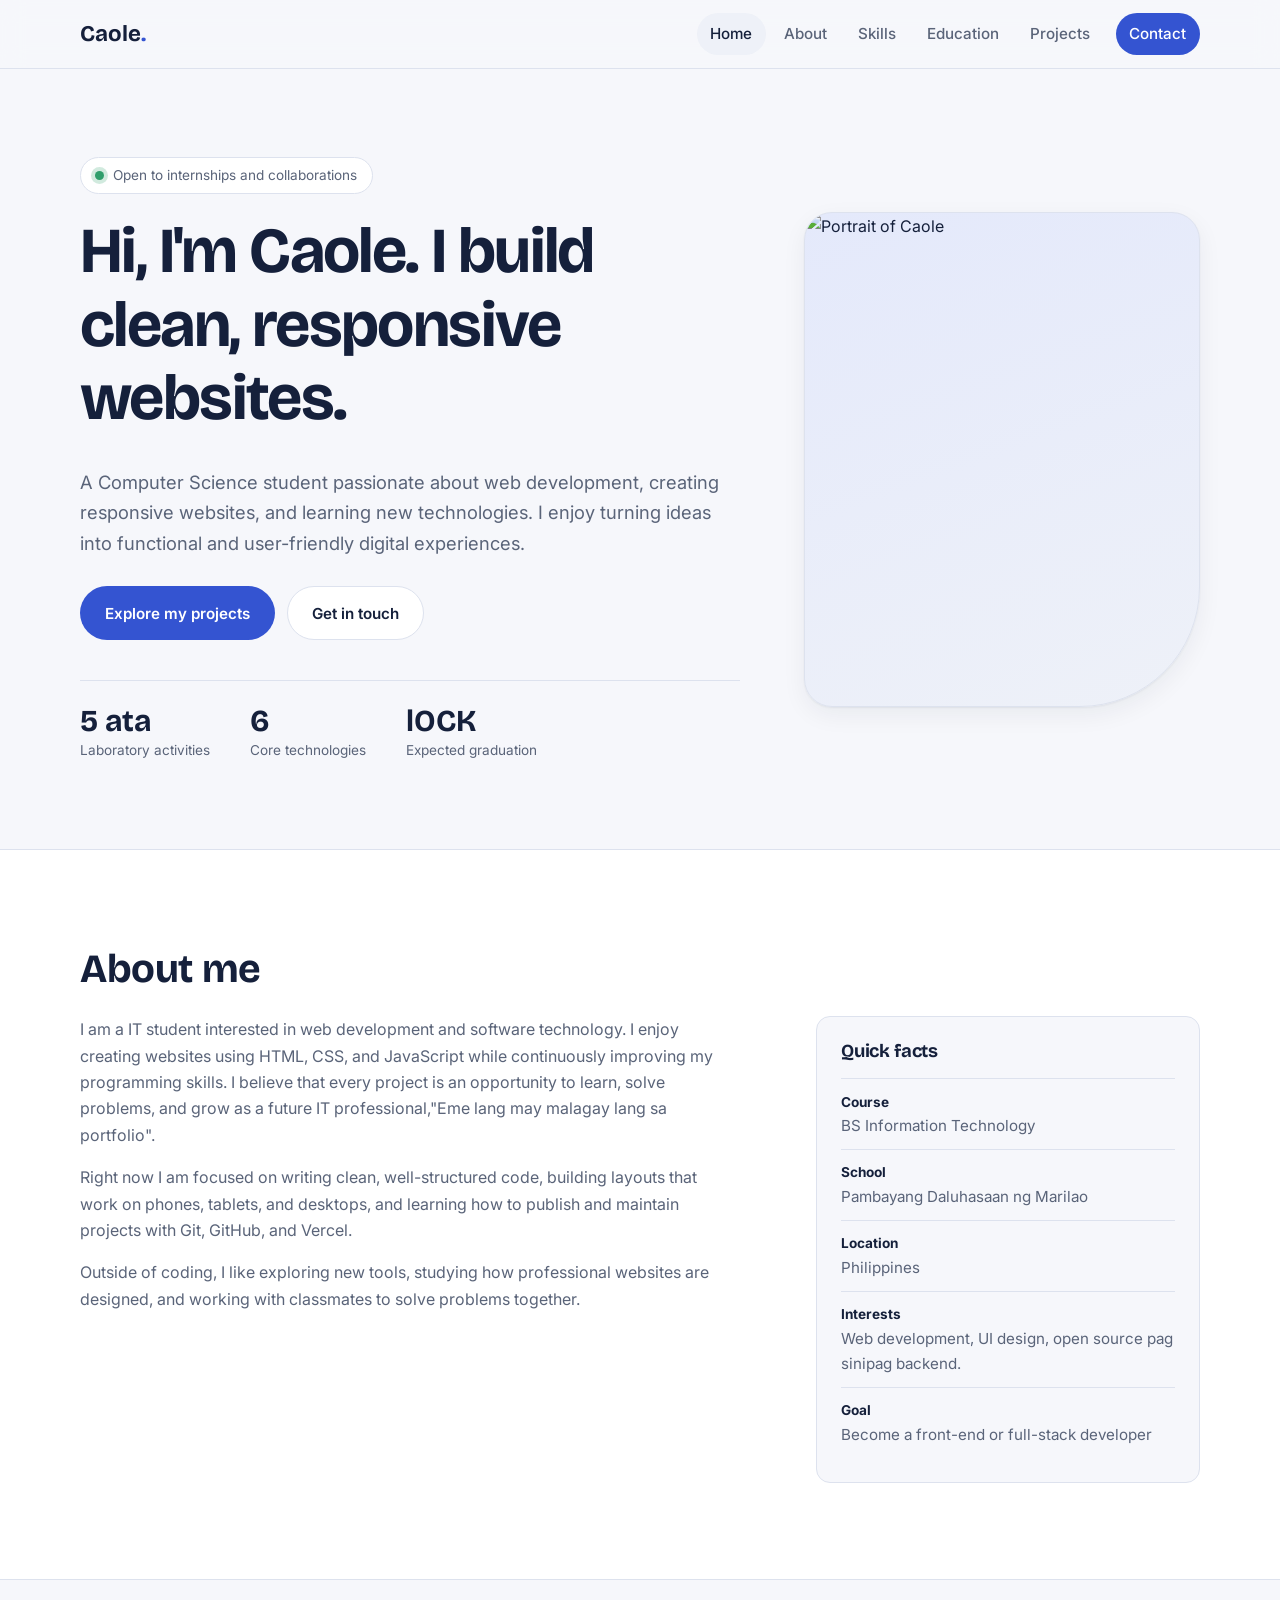
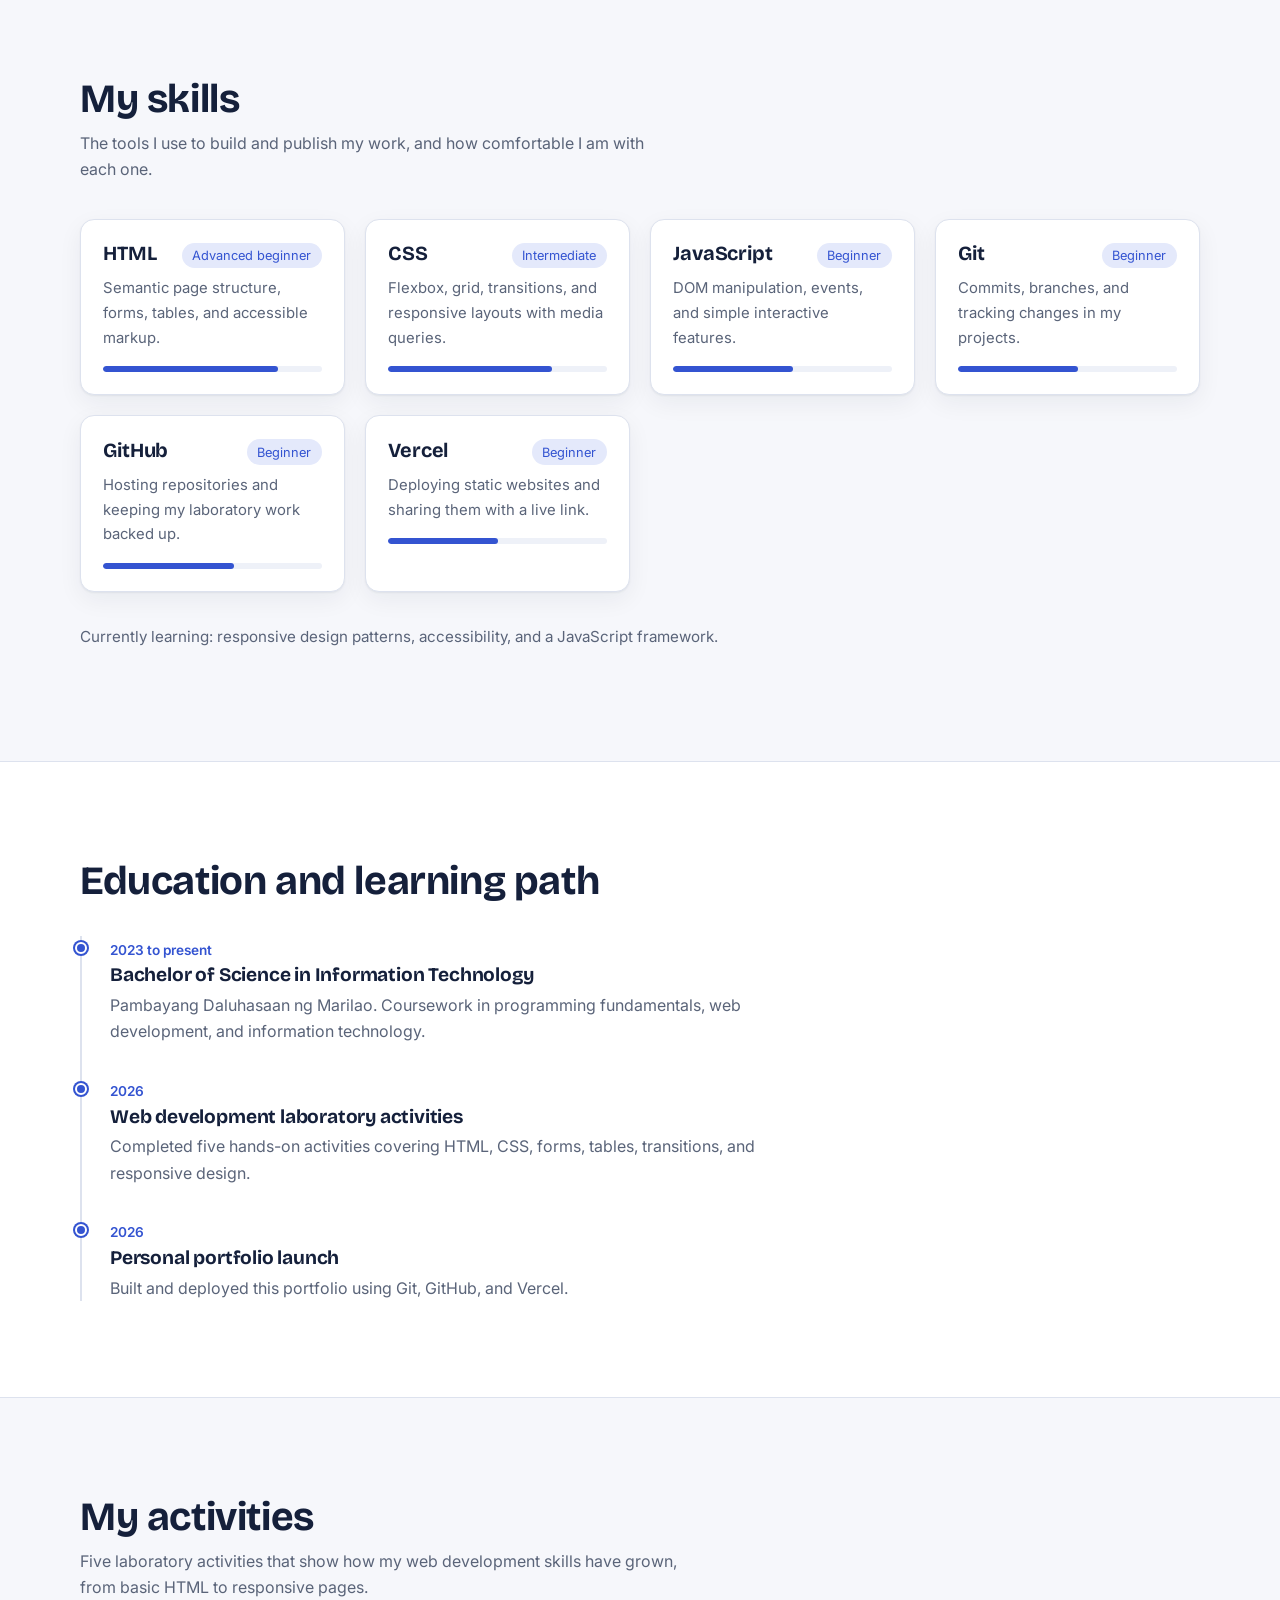
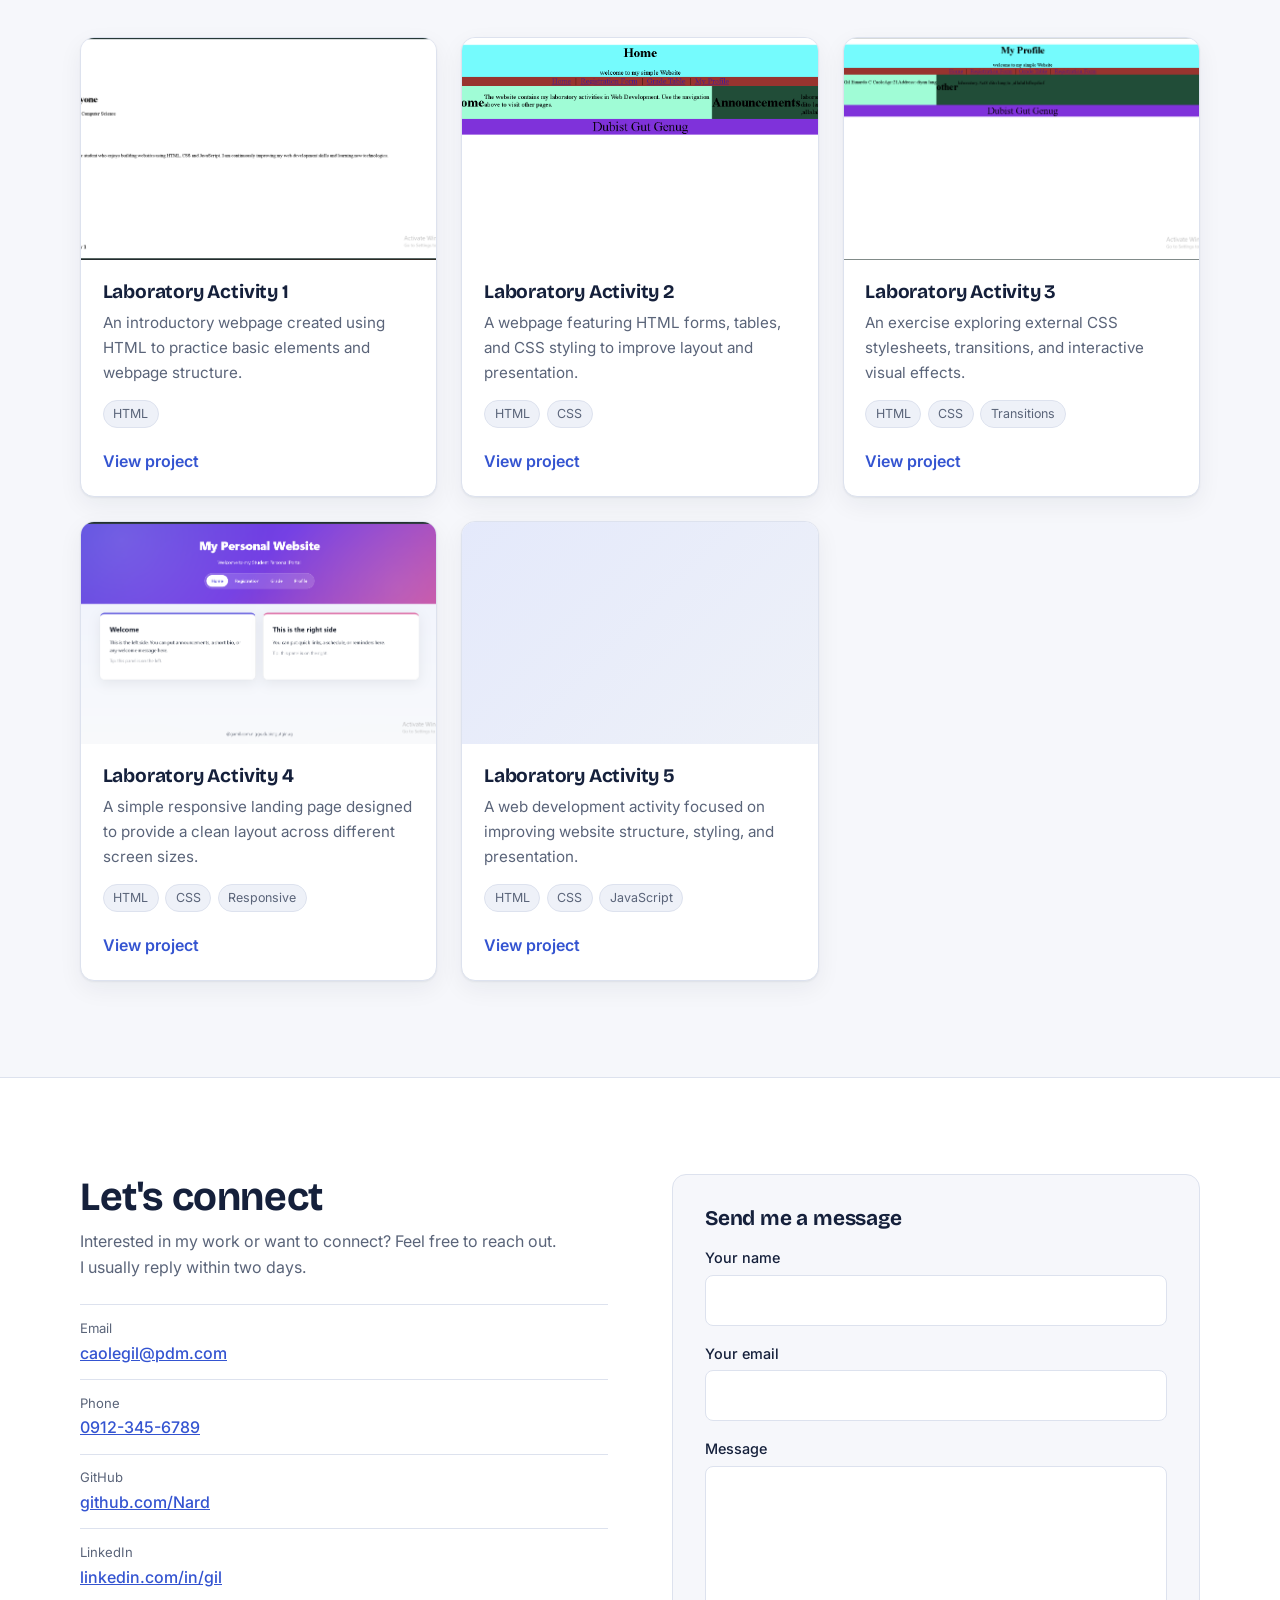
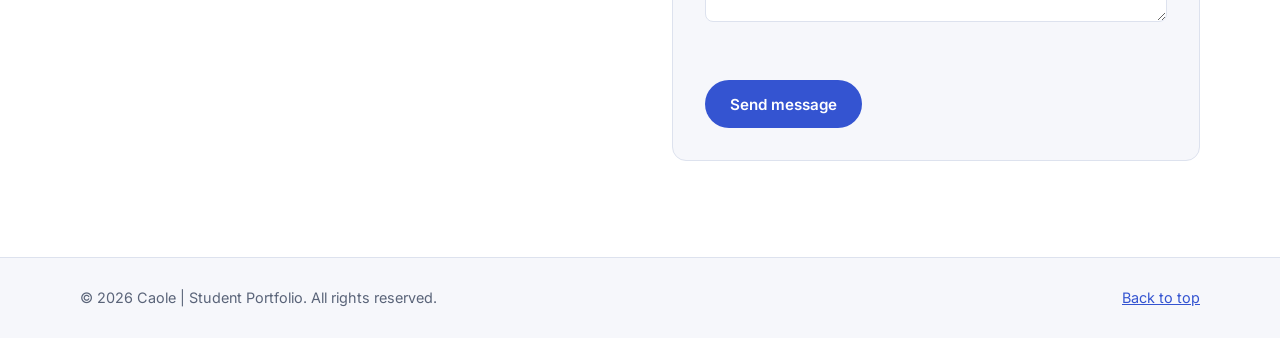
==== index.html @ af1adb7f "Initial portfolio" ====
<!doctype html>
<html lang="en">
  <head>
    <meta charset="UTF-8" />
    <meta name="viewport" content="width=device-width, initial-scale=1.0" />

    <title>Caole | Computer Science Student Portfolio</title>
    <meta
      name="description"
      content="Portfolio of Caole, a Computer Science student building responsive websites with HTML, CSS, and JavaScript. See my skills and laboratory activities."
    />
    <meta name="theme-color" content="#f6f7fb" />

    <link rel="preconnect" href="https://fonts.googleapis.com" />
    <link rel="preconnect" href="https://fonts.gstatic.com" crossorigin />
    <link
      href="https://fonts.googleapis.com/css2?family=Bricolage+Grotesque:opsz,wght@12..96,500;12..96,700&family=Inter:wght@400;500;600&display=swap"
      rel="stylesheet"
    />
    <link rel="stylesheet" href="project.css" />
    <script src="script.js" defer></script>
  </head>

  <body>
    <a class="skip-link" href="#main">Skip to content</a>

    <!-- Navigation -->
    <header class="site-header">
      <nav class="navbar" aria-label="Main navigation">
        <a href="#home" class="logo">Caole<span>.</span></a>

        <button
          class="nav-toggle"
          aria-expanded="false"
          aria-controls="nav-menu"
          aria-label="Toggle menu"
        >
          <span></span><span></span><span></span>
        </button>

        <ul id="nav-menu" class="nav-menu">
          <li><a href="#home">Home</a></li>
          <li><a href="#about">About</a></li>
          <li><a href="#skills">Skills</a></li>
          <li><a href="#education">Education</a></li>
          <li><a href="#projects">Projects</a></li>
          <li><a href="#contact" class="nav-cta">Contact</a></li>
        </ul>
      </nav>
    </header>

    <main id="main">
      <!-- Hero Section -->
      <section id="home" class="hero">
        <div class="container hero-grid">
          <div class="hero-text">
            <p class="status">
              <span class="dot"></span> Open to internships and collaborations
            </p>

            <h1>Hi, I'm Caole. I build clean, responsive websites.</h1>

            <p class="lead">
              A Computer Science student passionate about web development,
              creating responsive websites, and learning new technologies. I
              enjoy turning ideas into functional and user-friendly digital
              experiences.
            </p>

            <div class="hero-actions">
              <a href="#projects" class="btn btn-primary"
                >Explore my projects</a
              >
              <a href="#contact" class="btn btn-ghost">Get in touch</a>
            </div>

            <dl class="stats">
              <div>
                <dt>Laboratory activities</dt>
                <dd>5 ata</dd>
              </div>
              <div>
                <dt>Core technologies</dt>
                <dd>6</dd>
              </div>
              <div>
                <dt>Expected graduation</dt>
                <dd>lOCK</dd>
              </div>
            </dl>
          </div>

          <div class="hero-image">
            <div class="photo-frame">
              <img src="images/profile.jpg" alt="Portrait of Caole" />
            </div>
          </div>
        </div>
      </section>

      <!-- About Section -->
      <section id="about" class="section about">
        <div class="container">
          <h2 class="section-title">About me</h2>

          <div class="about-grid">
            <div class="about-text">
              <p>
                I am a IT student interested in web development and software
                technology. I enjoy creating websites using HTML, CSS, and
                JavaScript while continuously improving my programming skills. I
                believe that every project is an opportunity to learn, solve
                problems, and grow as a future IT professional,"Eme lang may
                malagay lang sa portfolio".
              </p>
              <p>
                Right now I am focused on writing clean, well-structured code,
                building layouts that work on phones, tablets, and desktops, and
                learning how to publish and maintain projects with Git, GitHub,
                and Vercel.
              </p>
              <p>
                Outside of coding, I like exploring new tools, studying how
                professional websites are designed, and working with classmates
                to solve problems together.
              </p>
            </div>

            <aside class="about-card" aria-label="Quick facts">
              <h3>Quick facts</h3>
              <ul>
                <li><strong>Course</strong> BS Information Technology</li>
                <li><strong>School</strong> Pambayang Daluhasaan ng Marilao</li>
                <li><strong>Location</strong> Philippines</li>
                <li>
                  <strong>Interests</strong> Web development, UI design, open
                  source pag sinipag backend.
                </li>
                <li>
                  <strong>Goal</strong> Become a front-end or full-stack
                  developer
                </li>
              </ul>
            </aside>
          </div>
        </div>
      </section>

      <!-- Skills Section -->
      <section id="skills" class="section skills">
        <div class="container">
          <h2 class="section-title">My skills</h2>
          <p class="section-intro">
            The tools I use to build and publish my work, and how comfortable I
            am with each one.
          </p>

          <div class="skills-container">
            <article class="skill-card">
              <header>
                <h3>HTML</h3>
                <span class="level">Advanced beginner</span>
              </header>
              <p>
                Semantic page structure, forms, tables, and accessible markup.
              </p>
              <div class="bar"><i style="--level: 80%"></i></div>
            </article>

            <article class="skill-card">
              <header>
                <h3>CSS</h3>
                <span class="level">Intermediate</span>
              </header>
              <p>
                Flexbox, grid, transitions, and responsive layouts with media
                queries.
              </p>
              <div class="bar"><i style="--level: 75%"></i></div>
            </article>

            <article class="skill-card">
              <header>
                <h3>JavaScript</h3>
                <span class="level">Beginner</span>
              </header>
              <p>DOM manipulation, events, and simple interactive features.</p>
              <div class="bar"><i style="--level: 55%"></i></div>
            </article>

            <article class="skill-card">
              <header>
                <h3>Git</h3>
                <span class="level">Beginner</span>
              </header>
              <p>Commits, branches, and tracking changes in my projects.</p>
              <div class="bar"><i style="--level: 55%"></i></div>
            </article>

            <article class="skill-card">
              <header>
                <h3>GitHub</h3>
                <span class="level">Beginner</span>
              </header>
              <p>
                Hosting repositories and keeping my laboratory work backed up.
              </p>
              <div class="bar"><i style="--level: 60%"></i></div>
            </article>

            <article class="skill-card">
              <header>
                <h3>Vercel</h3>
                <span class="level">Beginner</span>
              </header>
              <p>
                Deploying static websites and sharing them with a live link.
              </p>
              <div class="bar"><i style="--level: 50%"></i></div>
            </article>
          </div>

          <p class="learning">
            Currently learning: responsive design patterns, accessibility, and a
            JavaScript framework.
          </p>
        </div>
      </section>

      <!-- Education Section -->
      <section id="education" class="section education">
        <div class="container">
          <h2 class="section-title">Education and learning path</h2>

          <ol class="timeline">
            <li>
              <span class="when">2023 to present</span>
              <h3>Bachelor of Science in Information Technology</h3>
              <p>
                Pambayang Daluhasaan ng Marilao. Coursework in programming
                fundamentals, web development, and information technology.
              </p>
            </li>
            <li>
              <span class="when">2026</span>
              <h3>Web development laboratory activities</h3>
              <p>
                Completed five hands-on activities covering HTML, CSS, forms,
                tables, transitions, and responsive design.
              </p>
            </li>
            <li>
              <span class="when">2026</span>
              <h3>Personal portfolio launch</h3>
              <p>
                Built and deployed this portfolio using Git, GitHub, and Vercel.
              </p>
            </li>
          </ol>
        </div>
      </section>

      <!-- Projects Section -->
      <section id="projects" class="section projects">
        <div class="container">
          <h2 class="section-title">My activities</h2>
          <p class="section-intro">
            Five laboratory activities that show how my web development skills
            have grown, from basic HTML to responsive pages.
          </p>

          <div class="project-grid">
            <!-- Activity 1 -->
            <article class="project-card">
              <div class="thumb">
                <img
                  src="images/act1.png"
                  alt="Laboratory Activity 1 website preview"
                  loading="lazy"
                />
              </div>
              <div class="card-body">
                <h3>Laboratory Activity 1</h3>
                <p>
                  An introductory webpage created using HTML to practice basic
                  elements and webpage structure.
                </p>
                <ul class="tags">
                  <li>HTML</li>
                </ul>
                <a href="Activity1/practice.html" class="card-link"
                  >View project</a
                >
              </div>
            </article>

            <!-- Activity 2 -->
            <article class="project-card">
              <div class="thumb">
                <img
                  src="images/act2.png"
                  alt="Laboratory Activity 2 website preview"
                  loading="lazy"
                />
              </div>
              <div class="card-body">
                <h3>Laboratory Activity 2</h3>
                <p>
                  A webpage featuring HTML forms, tables, and CSS styling to
                  improve layout and presentation.
                </p>
                <ul class="tags">
                  <li>HTML</li>
                  <li>CSS</li>
                </ul>
                <a href="Activity2/index.html" class="card-link"
                  >View project</a
                >
              </div>
            </article>

            <!-- Activity 3 -->
            <article class="project-card">
              <div class="thumb">
                <img
                  src="images/act3.png"
                  alt="Laboratory Activity 3 website preview"
                  loading="lazy"
                />
              </div>
              <div class="card-body">
                <h3>Laboratory Activity 3</h3>
                <p>
                  An exercise exploring external CSS stylesheets, transitions,
                  and interactive visual effects.
                </p>
                <ul class="tags">
                  <li>HTML</li>
                  <li>CSS</li>
                  <li>Transitions</li>
                </ul>
                <a href="Activity3/Myprofile.html" class="card-link"
                  >View project</a
                >
              </div>
            </article>

            <!-- Activity 4 -->
            <article class="project-card">
              <div class="thumb">
                <img
                  src="images/act4.png"
                  alt="Laboratory Activity 4 landing page preview"
                  loading="lazy"
                />
              </div>
              <div class="card-body">
                <h3>Laboratory Activity 4</h3>
                <p>
                  A simple responsive landing page designed to provide a clean
                  layout across different screen sizes.
                </p>
                <ul class="tags">
                  <li>HTML</li>
                  <li>CSS</li>
                  <li>Responsive</li>
                </ul>
                <a href="Activity4/home.html" class="card-link">View project</a>
              </div>
            </article>

            <!-- Activity 5 -->
            <article class="project-card">
              <div class="thumb">
                <img
                  src="images/act5.png"
                  alt="Laboratory Activity 5 website preview"
                  loading="lazy"
                />
              </div>
              <div class="card-body">
                <h3>Laboratory Activity 5</h3>
                <p>
                  A web development activity focused on improving website
                  structure, styling, and presentation.
                </p>
                <ul class="tags">
                  <li>HTML</li>
                  <li>CSS</li>
                  <li>JavaScript</li>
                </ul>
                <a href="Activity5/index.html" class="card-link"
                  >View project</a
                >
              </div>
            </article>
          </div>
        </div>
      </section>

      <!-- Contact Section -->
      <section id="contact" class="section contact">
        <div class="container contact-grid">
          <div class="contact-info">
            <h2 class="section-title">Let's connect</h2>
            <p>
              Interested in my work or want to connect? Feel free to reach out.
              I usually reply within two days.
            </p>

            <ul class="contact-list">
              <li>
                <span>Email</span>
                <a href="mailto:studentinfo@pdm.com">caolegil@pdm.com</a>
              </li>
              <li>
                <span>Phone</span>
                <a href="tel:+639123456789">0912-345-6789</a>
              </li>
              <li>
                <span>GitHub</span>
                <a href="https://github.com/Nard" target="_blank" rel="noopener"
                  >github.com/Nard</a
                >
              </li>
              <li>
                <span>LinkedIn</span>
                <a
                  href="https://www.linkedin.com/in/gil"
                  target="_blank"
                  rel="noopener"
                  >linkedin.com/in/gil</a
                >
              </li>
            </ul>
          </div>

          <form class="contact-form" id="contact-form" novalidate>
            <h3>Send me a message</h3>

            <label for="name">Your name</label>
            <input
              type="text"
              id="name"
              name="name"
              autocomplete="name"
              required
            />

            <label for="email">Your email</label>
            <input
              type="email"
              id="email"
              name="email"
              autocomplete="email"
              required
            />

            <label for="message">Message</label>
            <textarea id="message" name="message" rows="5" required></textarea>

            <p class="form-note" id="form-note" role="status"></p>

            <button type="submit" class="btn btn-primary">Send message</button>
          </form>
        </div>
      </section>
    </main>

    <!-- Footer -->
    <footer class="site-footer">
      <div class="container footer-inner">
        <p>
          &copy; <span id="year">2026</span> Caole | Student Portfolio. All
          rights reserved.
        </p>
        <a href="#home">Back to top</a>
      </div>
    </footer>
    <a href="#home" class="to-top" aria-label="Back to top">&uarr;</a>
  </body>
</html>
---- project.css ----
/* ---------- Back to top button ---------- */
.to-top {
  position: fixed;
  right: 1.25rem;
  bottom: 1.25rem;
  width: 48px;
  height: 48px;
  display: grid;
  place-items: center;
  border-radius: 50%;
  background: var(--accent);
  color: var(--accent-ink);
  font-size: 1.4rem;
  font-weight: 600;
  text-decoration: none;
  box-shadow: var(--shadow);
  opacity: 0;
  visibility: hidden;
  transform: translateY(12px);
  transition:
    opacity 0.25s,
    transform 0.25s,
    visibility 0.25s;
  z-index: 90;
}
.to-top.show {
  opacity: 1;
  visibility: visible;
  transform: none;
}
.to-top:hover {
  filter: brightness(1.1);
}
:root {
  --bg: #f6f7fb;
  --surface: #ffffff;
  --surface-alt: #eef1f8;
  --ink: #15203b;
  --muted: #5a6479;
  --line: #dde2ee;
  --accent: #3454d1;
  --accent-ink: #ffffff;
  --accent-soft: #e4e9fb;
  --ok: #2f9e6b;

  --font-head: "Bricolage Grotesque", "Segoe UI", system-ui, sans-serif;
  --font-body: "Inter", "Segoe UI", system-ui, -apple-system, sans-serif;

  --radius: 14px;
  --radius-sm: 8px;
  --shadow: 0 1px 2px rgba(21, 32, 59, 0.06), 0 8px 24px rgba(21, 32, 59, 0.06);
  --header-h: 68px;
}

@media (prefers-color-scheme: dark) {
  :root {
    --bg: #0f1424;
    --surface: #171d33;
    --surface-alt: #1c2340;
    --ink: #eef1fb;
    --muted: #a3acc4;
    --line: #2a3354;
    --accent: #7f9aff;
    --accent-ink: #0f1424;
    --accent-soft: #232c52;
    --shadow: 0 1px 2px rgba(0, 0, 0, 0.3), 0 8px 24px rgba(0, 0, 0, 0.25);
  }
}

/* ---------- Reset and base ---------- */
*,
*::before,
*::after {
  box-sizing: border-box;
}

html {
  scroll-behavior: smooth;
  scroll-padding-top: var(--header-h);
  -webkit-text-size-adjust: 100%;
}

body {
  margin: 0;
  font-family: var(--font-body);
  font-size: 1rem;
  line-height: 1.65;
  color: var(--ink);
  background: var(--bg);
}

img {
  max-width: 100%;
  height: auto;
  display: block;
}

a {
  color: var(--accent);
}

ul,
ol {
  margin: 0;
  padding: 0;
  list-style: none;
}

h1,
h2,
h3 {
  font-family: var(--font-head);
  line-height: 1.15;
  margin: 0 0 0.6em;
  letter-spacing: -0.01em;
}

p {
  margin: 0 0 1em;
}

:focus-visible {
  outline: 3px solid var(--accent);
  outline-offset: 3px;
  border-radius: 4px;
}

.container {
  width: min(1120px, 100% - 2.5rem);
  margin-inline: auto;
}

.section {
  padding-block: clamp(3.5rem, 8vw, 6rem);
}

.section-title {
  font-size: clamp(1.75rem, 4vw, 2.5rem);
  margin-bottom: 0.5rem;
}

.section-intro {
  color: var(--muted);
  max-width: 60ch;
  margin-bottom: 2.25rem;
}

.skip-link {
  position: absolute;
  left: 1rem;
  top: -4rem;
  background: var(--accent);
  color: var(--accent-ink);
  padding: 0.6rem 1rem;
  border-radius: var(--radius-sm);
  z-index: 200;
}
.skip-link:focus {
  top: 1rem;
}

/* ---------- Header and navigation ---------- */
.site-header {
  position: sticky;
  top: 0;
  z-index: 100;
  background: color-mix(in srgb, var(--bg) 88%, transparent);
  backdrop-filter: blur(12px);
  -webkit-backdrop-filter: blur(12px);
  border-bottom: 1px solid var(--line);
}

.navbar {
  width: min(1120px, 100% - 2.5rem);
  height: var(--header-h);
  margin-inline: auto;
  display: flex;
  align-items: center;
  justify-content: space-between;
}

.logo {
  font-family: var(--font-head);
  font-weight: 700;
  font-size: 1.4rem;
  color: var(--ink);
  text-decoration: none;
}
.logo span {
  color: var(--accent);
}

.nav-menu {
  display: flex;
  align-items: center;
  gap: 0.25rem;
}

.nav-menu a {
  display: block;
  padding: 0.5rem 0.85rem;
  color: var(--muted);
  text-decoration: none;
  font-weight: 500;
  font-size: 0.95rem;
  border-radius: 999px;
  transition:
    color 0.2s,
    background 0.2s;
}

.nav-menu a:hover,
.nav-menu a.active {
  color: var(--ink);
  background: var(--surface-alt);
}

.nav-menu a.nav-cta {
  background: var(--accent);
  color: var(--accent-ink);
  margin-left: 0.5rem;
}
.nav-menu a.nav-cta:hover {
  background: var(--accent);
  filter: brightness(1.1);
}

.nav-toggle {
  display: none;
  width: 44px;
  height: 44px;
  border: 1px solid var(--line);
  background: var(--surface);
  border-radius: var(--radius-sm);
  cursor: pointer;
  padding: 0;
  flex-direction: column;
  align-items: center;
  justify-content: center;
  gap: 5px;
}
.nav-toggle span {
  display: block;
  width: 20px;
  height: 2px;
  background: var(--ink);
  transition:
    transform 0.25s,
    opacity 0.25s;
}
.nav-toggle[aria-expanded="true"] span:nth-child(1) {
  transform: translateY(7px) rotate(45deg);
}
.nav-toggle[aria-expanded="true"] span:nth-child(2) {
  opacity: 0;
}
.nav-toggle[aria-expanded="true"] span:nth-child(3) {
  transform: translateY(-7px) rotate(-45deg);
}

/* ---------- Buttons ---------- */
.btn {
  display: inline-block;
  padding: 0.85rem 1.5rem;
  border-radius: 999px;
  font-family: var(--font-body);
  font-weight: 600;
  font-size: 0.95rem;
  text-decoration: none;
  border: 1.5px solid transparent;
  cursor: pointer;
  transition:
    transform 0.2s,
    background 0.2s,
    border-color 0.2s;
}
.btn:hover {
  transform: translateY(-2px);
}
.btn-primary {
  background: var(--accent);
  color: var(--accent-ink);
}
.btn-ghost {
  border-color: var(--line);
  color: var(--ink);
  background: var(--surface);
}
.btn-ghost:hover {
  border-color: var(--accent);
}

/* ---------- Hero ---------- */
.hero {
  padding-block: clamp(2.5rem, 7vw, 5.5rem);
}

.hero-grid {
  display: grid;
  grid-template-columns: 1.25fr 0.75fr;
  gap: clamp(2rem, 5vw, 4rem);
  align-items: center;
}

.status {
  display: inline-flex;
  align-items: center;
  gap: 0.55rem;
  padding: 0.4rem 0.9rem;
  background: var(--surface);
  border: 1px solid var(--line);
  border-radius: 999px;
  font-size: 0.85rem;
  color: var(--muted);
  margin-bottom: 1.25rem;
}
.dot {
  width: 9px;
  height: 9px;
  border-radius: 50%;
  background: var(--ok);
  box-shadow: 0 0 0 4px color-mix(in srgb, var(--ok) 22%, transparent);
}

.hero h1 {
  font-size: clamp(2.25rem, 6vw, 4rem);
  letter-spacing: -0.025em;
  margin-bottom: 0.5em;
  max-width: 16ch;
}

.lead {
  font-size: clamp(1.02rem, 2vw, 1.15rem);
  color: var(--muted);
  max-width: 56ch;
  margin-bottom: 1.75rem;
}

.hero-actions {
  display: flex;
  flex-wrap: wrap;
  gap: 0.75rem;
  margin-bottom: 2.5rem;
}

.stats {
  display: flex;
  flex-wrap: wrap;
  gap: 1rem 2.5rem;
  margin: 0;
  padding-top: 1.5rem;
  border-top: 1px solid var(--line);
}
.stats div {
  display: flex;
  flex-direction: column-reverse;
}
.stats dt {
  font-size: 0.85rem;
  color: var(--muted);
}
.stats dd {
  margin: 0;
  font-family: var(--font-head);
  font-size: 1.9rem;
  font-weight: 700;
  line-height: 1.1;
}

.hero-image {
  justify-self: center;
  width: 100%;
  max-width: 400px;
}

.photo-frame {
  position: relative;
  aspect-ratio: 4 / 5;
  border-radius: 28px 28px 120px 28px;
  background: linear-gradient(160deg, var(--accent-soft), var(--surface-alt));
  border: 1px solid var(--line);
  box-shadow: var(--shadow);
  overflow: hidden;
}
.photo-frame img {
  width: 100%;
  height: 100%;
  object-fit: cover;
}

/* ---------- About ---------- */
.about {
  background: var(--surface);
  border-block: 1px solid var(--line);
}

.about-grid {
  display: grid;
  grid-template-columns: 1.4fr 0.8fr;
  gap: clamp(2rem, 5vw, 4rem);
  align-items: start;
  margin-top: 1.5rem;
}

.about-text p {
  color: var(--muted);
  max-width: 65ch;
}

.about-card {
  background: var(--bg);
  border: 1px solid var(--line);
  border-radius: var(--radius);
  padding: 1.5rem;
}
.about-card h3 {
  font-size: 1.15rem;
  margin-bottom: 1rem;
}
.about-card li {
  display: flex;
  flex-direction: column;
  padding: 0.7rem 0;
  border-top: 1px solid var(--line);
  font-size: 0.95rem;
  color: var(--muted);
}
.about-card li strong {
  color: var(--ink);
  font-size: 0.85rem;
}

/* ---------- Skills ---------- */
.skills-container {
  display: grid;
  grid-template-columns: repeat(auto-fit, minmax(260px, 1fr));
  gap: 1.25rem;
}

.skill-card {
  background: var(--surface);
  border: 1px solid var(--line);
  border-radius: var(--radius);
  padding: 1.4rem;
  box-shadow: var(--shadow);
}
.skill-card header {
  display: flex;
  justify-content: space-between;
  align-items: baseline;
  gap: 0.75rem;
  margin-bottom: 0.5rem;
}
.skill-card h3 {
  font-size: 1.25rem;
  margin: 0;
}
.level {
  font-size: 0.8rem;
  color: var(--accent);
  background: var(--accent-soft);
  padding: 0.15rem 0.65rem;
  border-radius: 999px;
  white-space: nowrap;
}
.skill-card p {
  color: var(--muted);
  font-size: 0.93rem;
  margin-bottom: 1rem;
}

.bar {
  height: 6px;
  background: var(--surface-alt);
  border-radius: 999px;
  overflow: hidden;
}
.bar i {
  display: block;
  height: 100%;
  width: var(--level);
  background: var(--accent);
  border-radius: 999px;
  transform-origin: left;
  transform: scaleX(0);
  transition: transform 1s cubic-bezier(0.2, 0.7, 0.2, 1);
}
.skills.in-view .bar i {
  transform: scaleX(1);
}

.learning {
  margin-top: 2rem;
  color: var(--muted);
  font-size: 0.95rem;
}

/* ---------- Education timeline ---------- */
.education {
  background: var(--surface);
  border-block: 1px solid var(--line);
}

.timeline {
  position: relative;
  margin-top: 2rem;
  padding-left: 1.75rem;
  border-left: 2px solid var(--line);
  max-width: 720px;
}
.timeline li {
  position: relative;
  padding-bottom: 2rem;
}
.timeline li:last-child {
  padding-bottom: 0;
}
.timeline li::before {
  content: "";
  position: absolute;
  left: calc(-1.75rem - 7px);
  top: 0.4rem;
  width: 12px;
  height: 12px;
  border-radius: 50%;
  background: var(--accent);
  border: 2px solid var(--surface);
  box-shadow: 0 0 0 2px var(--accent);
}
.when {
  font-size: 0.85rem;
  font-weight: 600;
  color: var(--accent);
}
.timeline h3 {
  font-size: 1.2rem;
  margin: 0.15rem 0 0.35rem;
}
.timeline p {
  color: var(--muted);
  margin: 0;
}

/* ---------- Projects ---------- */
.project-grid {
  display: grid;
  grid-template-columns: repeat(auto-fill, minmax(300px, 1fr));
  gap: 1.5rem;
}

.project-card {
  display: flex;
  flex-direction: column;
  background: var(--surface);
  border: 1px solid var(--line);
  border-radius: var(--radius);
  overflow: hidden;
  box-shadow: var(--shadow);
  transition:
    transform 0.25s,
    border-color 0.25s;
}
.project-card:hover {
  transform: translateY(-4px);
  border-color: var(--accent);
}

.thumb {
  aspect-ratio: 16 / 10;
  background: linear-gradient(135deg, var(--accent-soft), var(--surface-alt));
  overflow: hidden;
}
.thumb img {
  width: 100%;
  height: 100%;
  object-fit: cover;
  object-position: top;
}

.card-body {
  display: flex;
  flex-direction: column;
  flex: 1;
  padding: 1.35rem;
}
.card-body h3 {
  font-size: 1.2rem;
  margin-bottom: 0.4rem;
}
.card-body p {
  color: var(--muted);
  font-size: 0.95rem;
}

.tags {
  display: flex;
  flex-wrap: wrap;
  gap: 0.4rem;
  margin-bottom: 1.25rem;
}
.tags li {
  font-size: 0.78rem;
  padding: 0.15rem 0.6rem;
  border-radius: 999px;
  background: var(--surface-alt);
  color: var(--muted);
  border: 1px solid var(--line);
}

.card-link {
  margin-top: auto;
  font-weight: 600;
  text-decoration: none;
}
.card-link:hover {
  text-decoration: underline;
}

/* ---------- Contact ---------- */
.contact {
  background: var(--surface);
  border-top: 1px solid var(--line);
}

.contact-grid {
  display: grid;
  grid-template-columns: 1fr 1fr;
  gap: clamp(2rem, 5vw, 4rem);
  align-items: start;
}

.contact-info p {
  color: var(--muted);
  max-width: 48ch;
}

.contact-list {
  margin-top: 1.5rem;
}
.contact-list li {
  display: flex;
  flex-direction: column;
  padding: 0.8rem 0;
  border-top: 1px solid var(--line);
}
.contact-list span {
  font-size: 0.82rem;
  color: var(--muted);
}
.contact-list a {
  font-weight: 500;
  overflow-wrap: anywhere;
}

.contact-form {
  background: var(--bg);
  border: 1px solid var(--line);
  border-radius: var(--radius);
  padding: clamp(1.25rem, 3vw, 2rem);
}
.contact-form h3 {
  font-size: 1.3rem;
  margin-bottom: 1rem;
}
.contact-form label {
  display: block;
  font-size: 0.9rem;
  font-weight: 500;
  margin-bottom: 0.3rem;
}
.contact-form input,
.contact-form textarea {
  width: 100%;
  font: inherit;
  color: var(--ink);
  background: var(--surface);
  border: 1.5px solid var(--line);
  border-radius: var(--radius-sm);
  padding: 0.7rem 0.9rem;
  margin-bottom: 1rem;
  resize: vertical;
}
.contact-form input:focus,
.contact-form textarea:focus {
  outline: none;
  border-color: var(--accent);
  box-shadow: 0 0 0 3px var(--accent-soft);
}
.contact-form .invalid {
  border-color: #d64545;
}
.form-note {
  min-height: 1.4em;
  font-size: 0.9rem;
  color: var(--muted);
}
.form-note.error {
  color: #d64545;
}

/* ---------- Footer ---------- */
.site-footer {
  padding-block: 1.75rem;
  border-top: 1px solid var(--line);
  font-size: 0.9rem;
  color: var(--muted);
}
.footer-inner {
  display: flex;
  flex-wrap: wrap;
  justify-content: space-between;
  gap: 0.5rem 1rem;
}
.site-footer p {
  margin: 0;
}

/* ==========================================================
   Responsive breakpoints
   ========================================================== */

/* Tablets and small laptops */
@media (max-width: 900px) {
  .hero-grid,
  .about-grid,
  .contact-grid {
    grid-template-columns: 1fr;
  }

  .hero-image {
    order: -1;
    max-width: 280px;
    justify-self: start;
  }

  .hero h1 {
    max-width: 20ch;
  }
}

/* Phones: collapse nav into a dropdown menu */
@media (max-width: 760px) {
  .nav-toggle {
    display: flex;
  }

  .nav-menu {
    position: absolute;
    top: var(--header-h);
    left: 0;
    right: 0;
    flex-direction: column;
    align-items: stretch;
    gap: 0.25rem;
    padding: 1rem 1.25rem 1.25rem;
    background: var(--bg);
    border-bottom: 1px solid var(--line);
    box-shadow: var(--shadow);
    opacity: 0;
    visibility: hidden;
    transform: translateY(-8px);
    transition:
      opacity 0.2s,
      transform 0.2s,
      visibility 0.2s;
  }
  .nav-menu.open {
    opacity: 1;
    visibility: visible;
    transform: none;
  }
  .nav-menu a {
    padding: 0.8rem 1rem;
    border-radius: var(--radius-sm);
  }
  .nav-menu a.nav-cta {
    margin: 0.4rem 0 0;
    text-align: center;
  }
}

/* Small phones */
@media (max-width: 480px) {
  .container,
  .navbar {
    width: calc(100% - 2rem);
  }
  .hero-actions .btn {
    flex: 1 1 100%;
    text-align: center;
  }
  .stats {
    gap: 1rem 1.75rem;
  }
  .project-grid {
    grid-template-columns: 1fr;
  }
}

/* Respect users who prefer less motion */
@media (prefers-reduced-motion: reduce) {
  html {
    scroll-behavior: auto;
  }
  *,
  *::before,
  *::after {
    transition: none !important;
    animation: none !important;
  }
  .bar i {
    transform: scaleX(1);
  }
}

/* Print: simple clean output */
@media print {
  .site-header,
  .contact-form,
  .skip-link {
    display: none;
  }
  body {
    background: #fff;
    color: #000;
  }
}
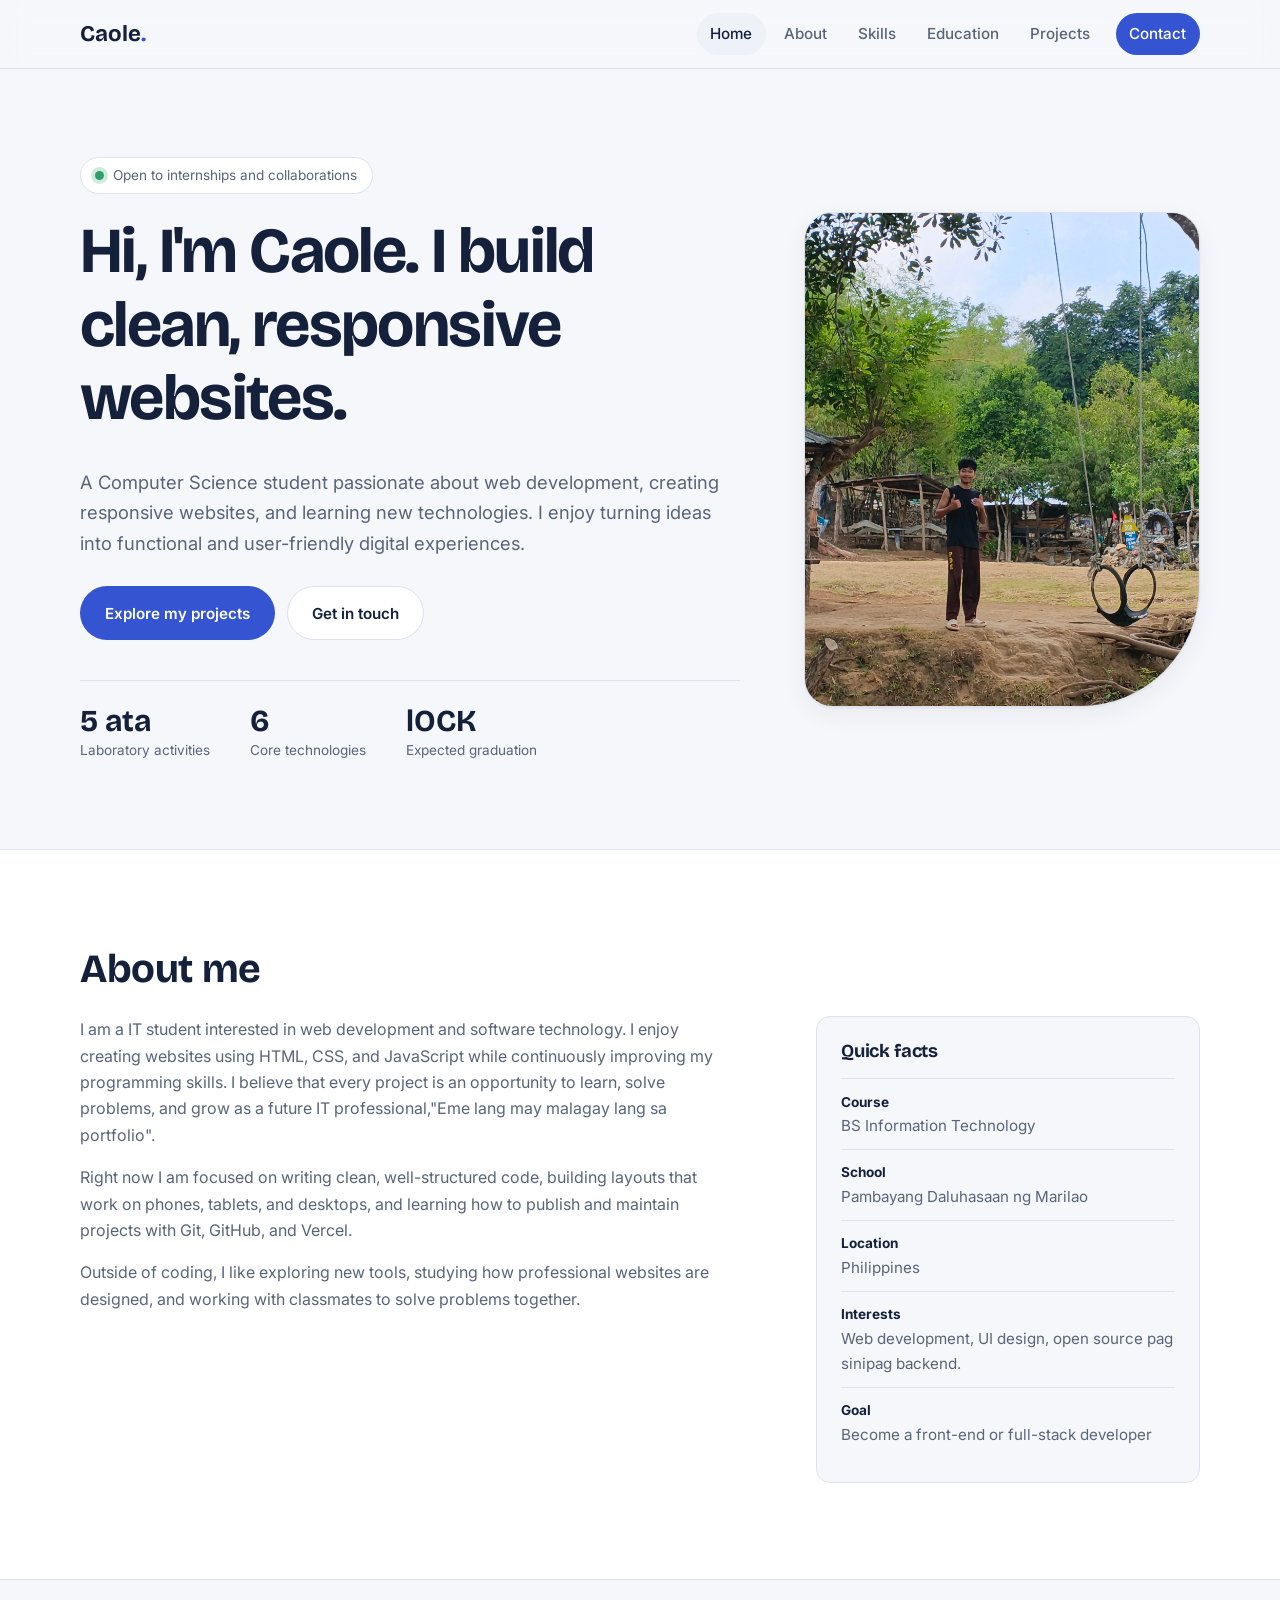
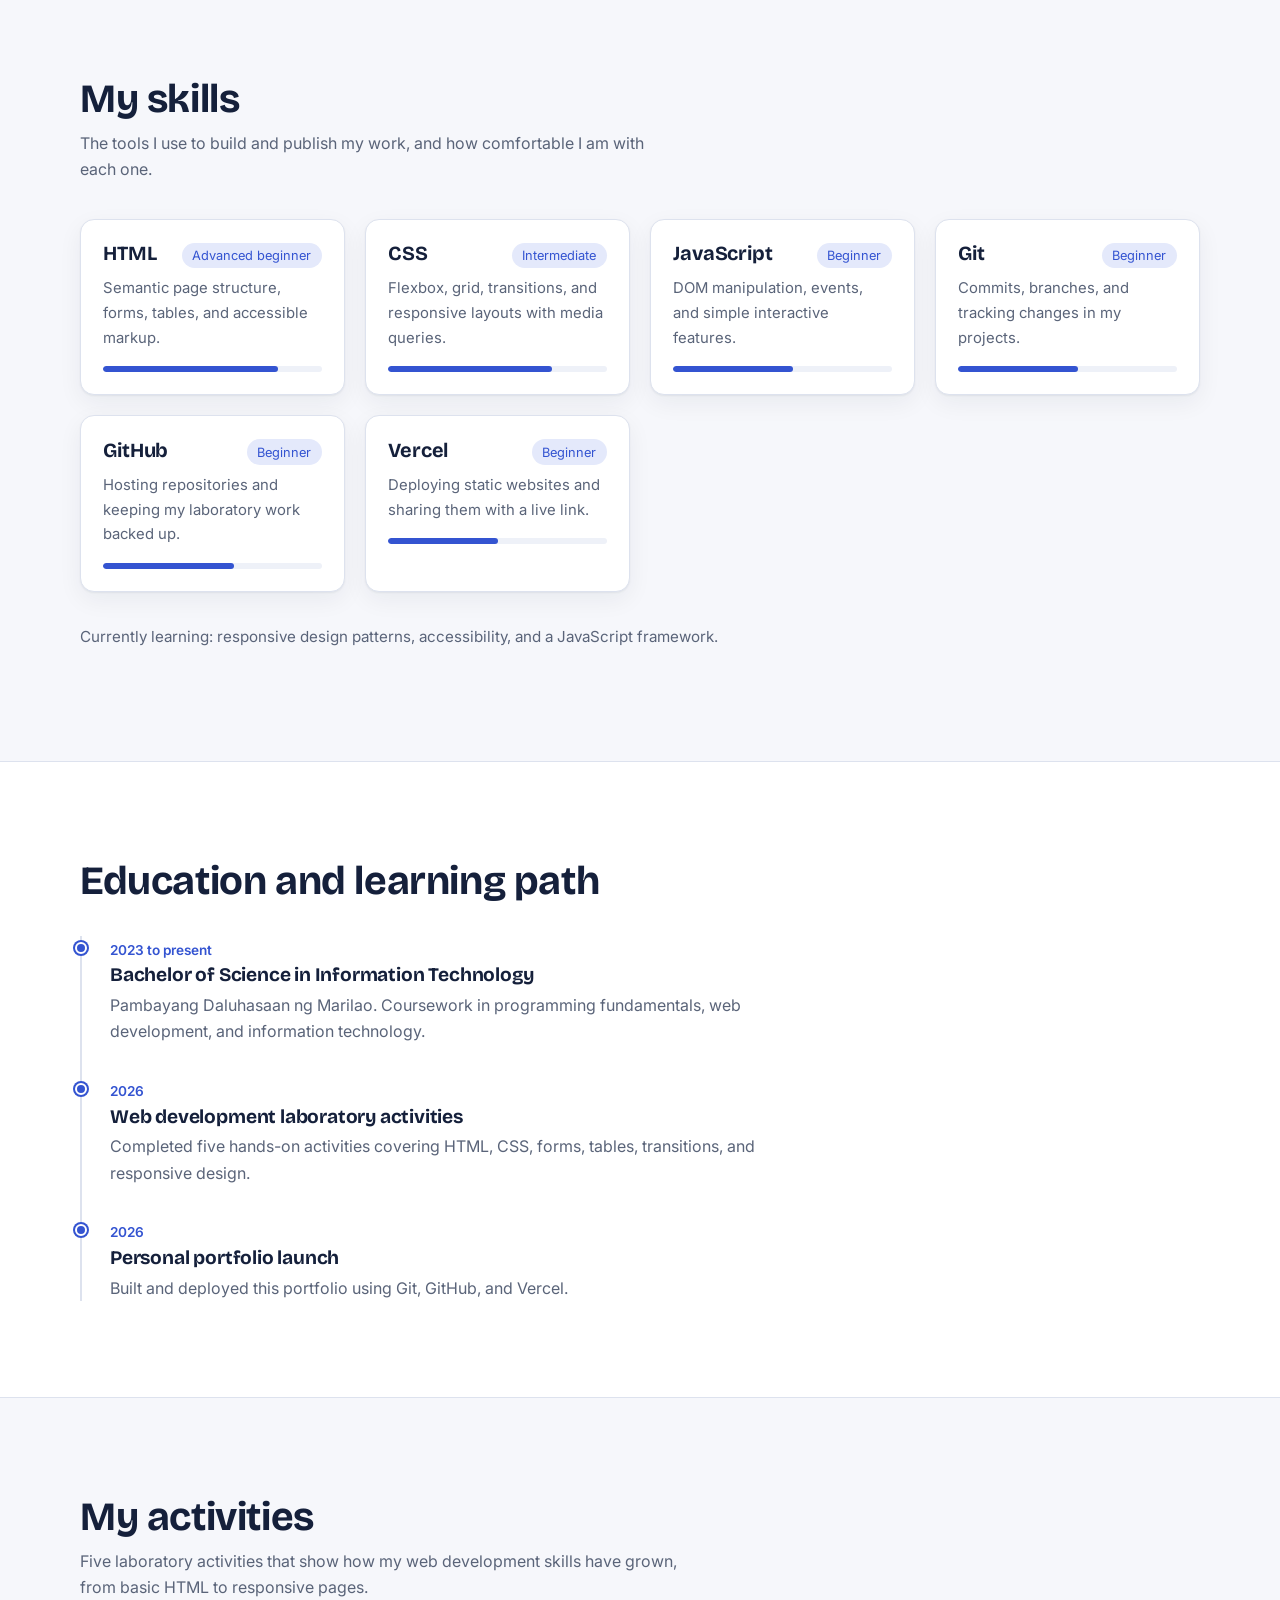
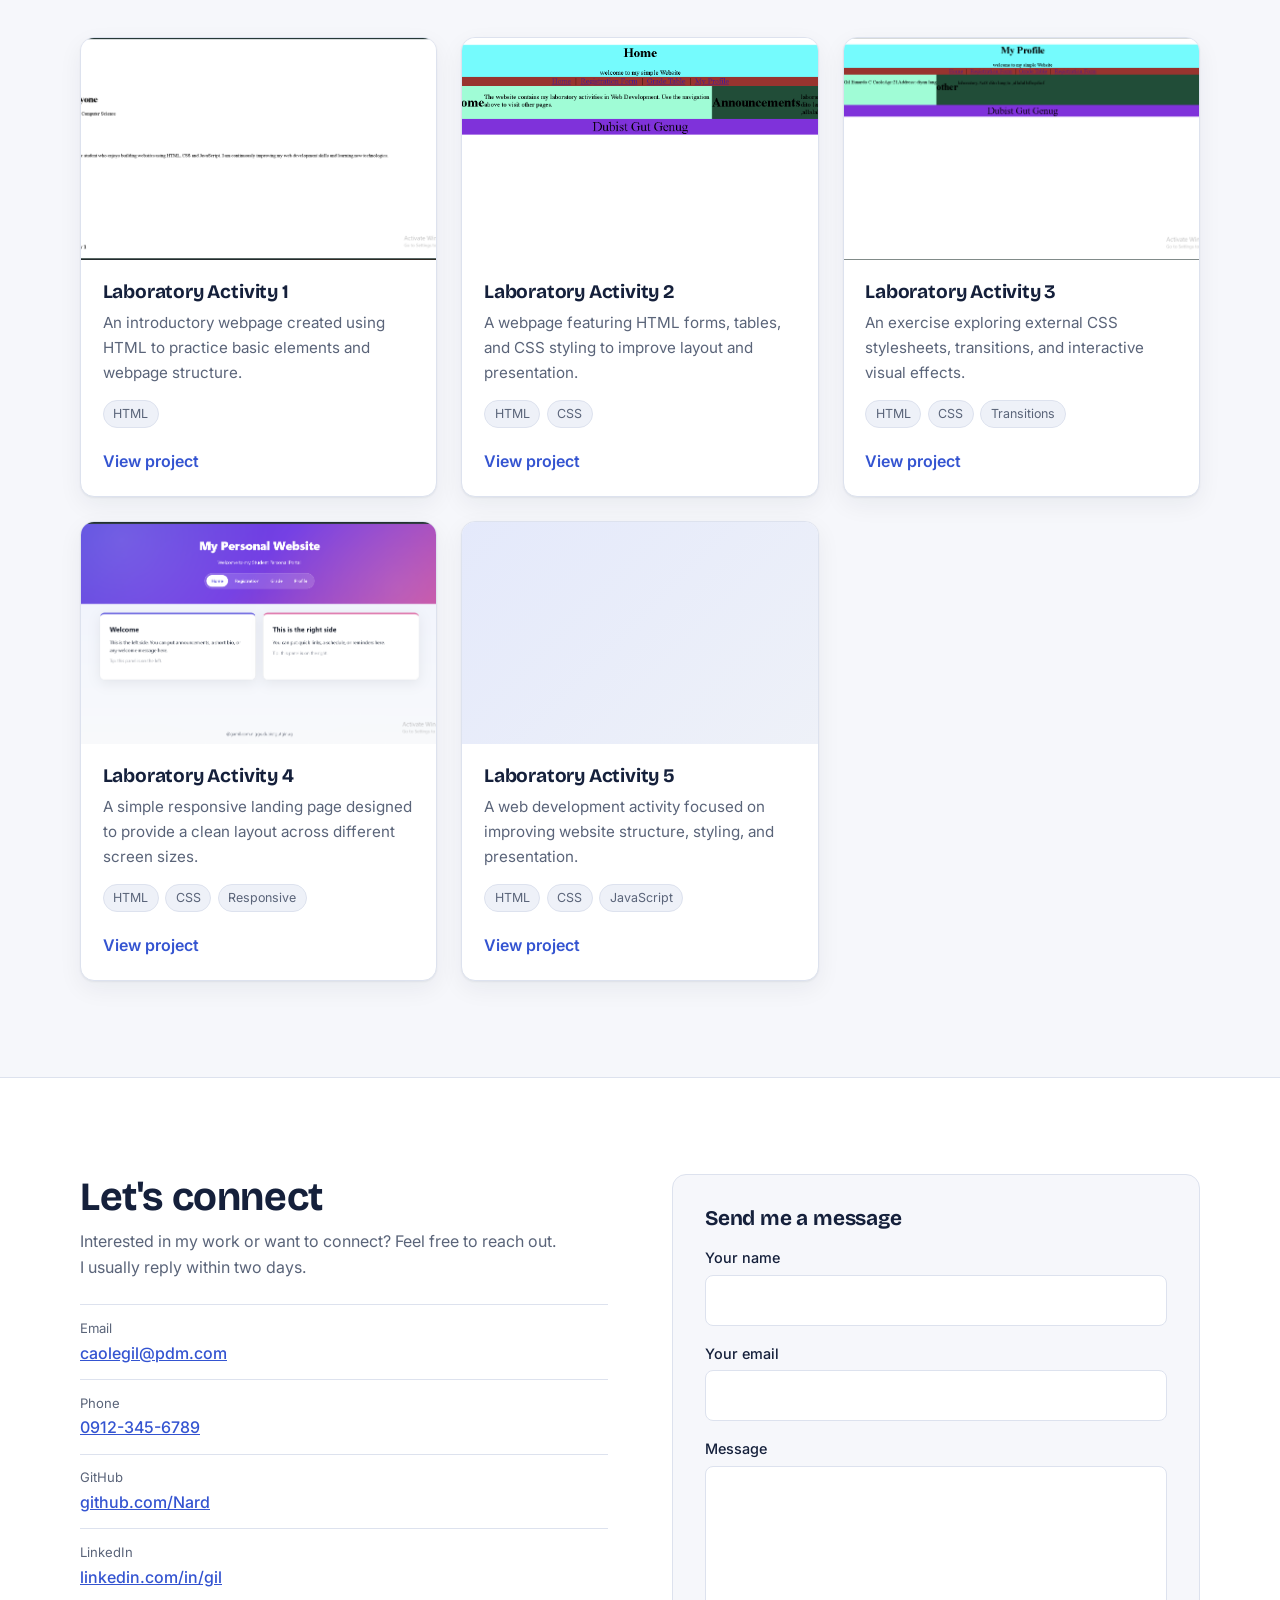
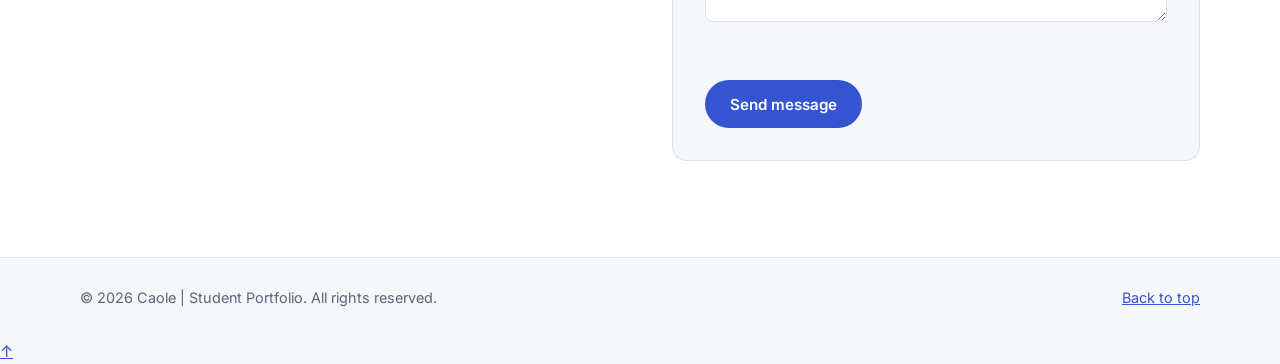
==== commit cf039e6d: "Update code" ====
--- a/index.html
+++ b/index.html
@@ -92,7 +92,7 @@
 
           <div class="hero-image">
             <div class="photo-frame">
-              <img src="images/profile.jpg" alt="Portrait of Caole" />
+              <img src="images/portfolio.jpg" alt="Portrait of Caole" />
             </div>
           </div>
         </div>
--- a/project.css
+++ b/project.css
@@ -1,36 +1,10 @@
-/* ---------- Back to top button ---------- */
-.to-top {
-  position: fixed;
-  right: 1.25rem;
-  bottom: 1.25rem;
-  width: 48px;
-  height: 48px;
-  display: grid;
-  place-items: center;
-  border-radius: 50%;
-  background: var(--accent);
-  color: var(--accent-ink);
-  font-size: 1.4rem;
-  font-weight: 600;
-  text-decoration: none;
-  box-shadow: var(--shadow);
-  opacity: 0;
-  visibility: hidden;
-  transform: translateY(12px);
-  transition:
-    opacity 0.25s,
-    transform 0.25s,
-    visibility 0.25s;
-  z-index: 90;
-}
-.to-top.show {
-  opacity: 1;
-  visibility: visible;
-  transform: none;
-}
-.to-top:hover {
-  filter: brightness(1.1);
-}
+/* ==========================================================
+   Caole | Student Portfolio
+   Mobile-first, fully responsive. Resize the browser or use
+   DevTools device mode and the layout adapts at every width.
+   ========================================================== */
+
+/* ---------- Design tokens ---------- */
 :root {
   --bg: #f6f7fb;
   --surface: #ffffff;
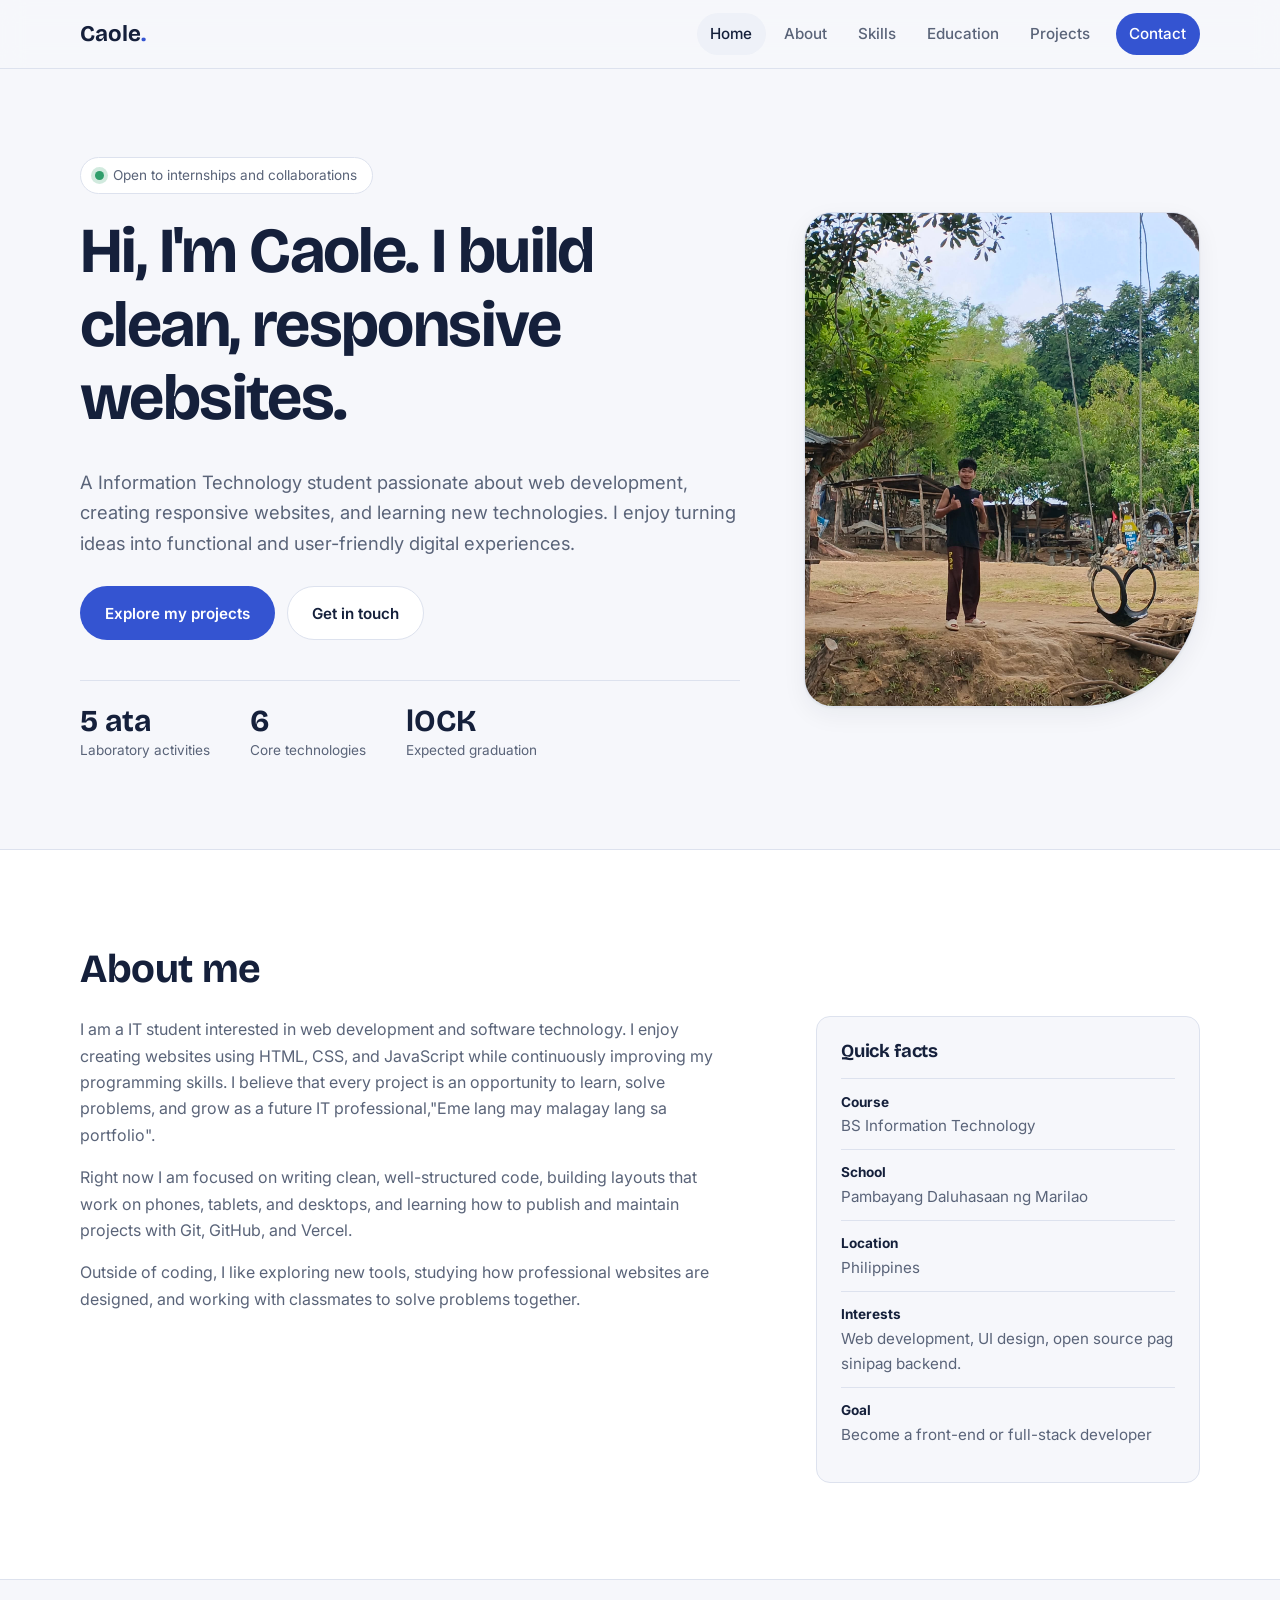
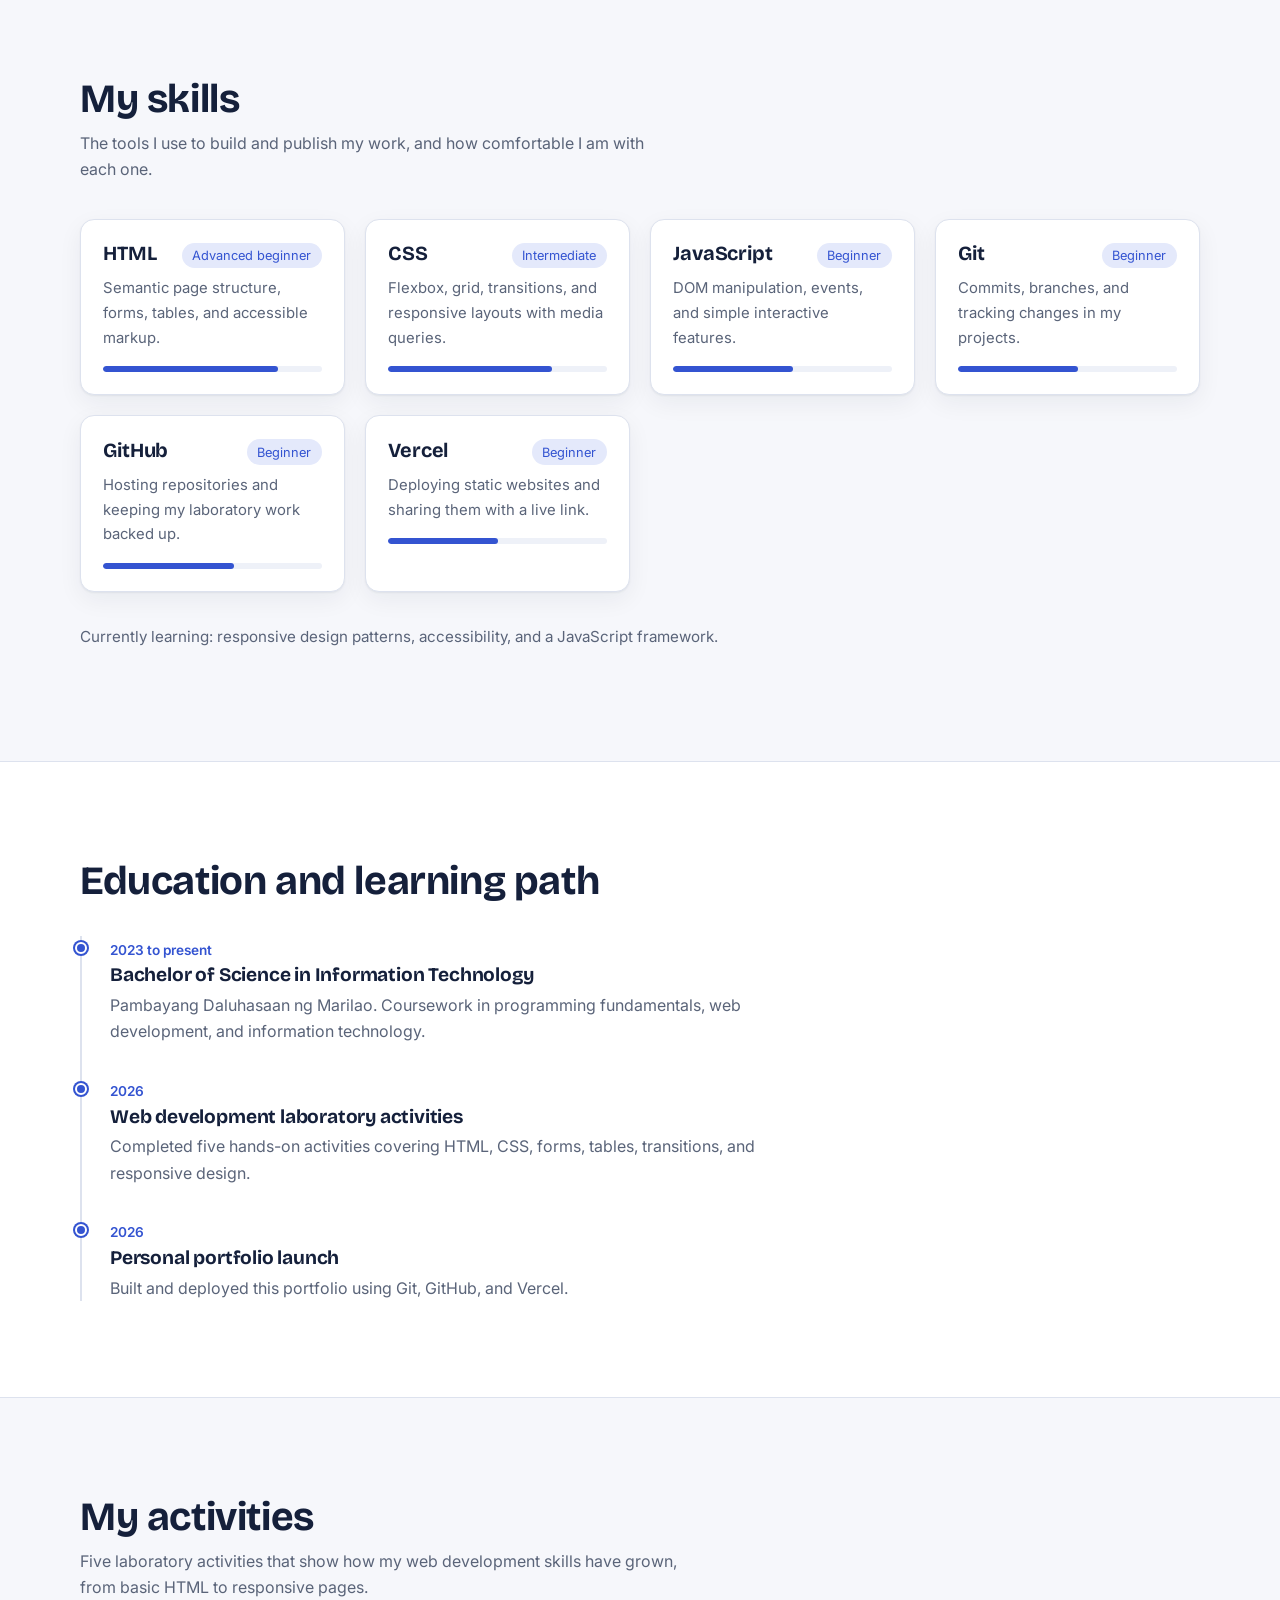
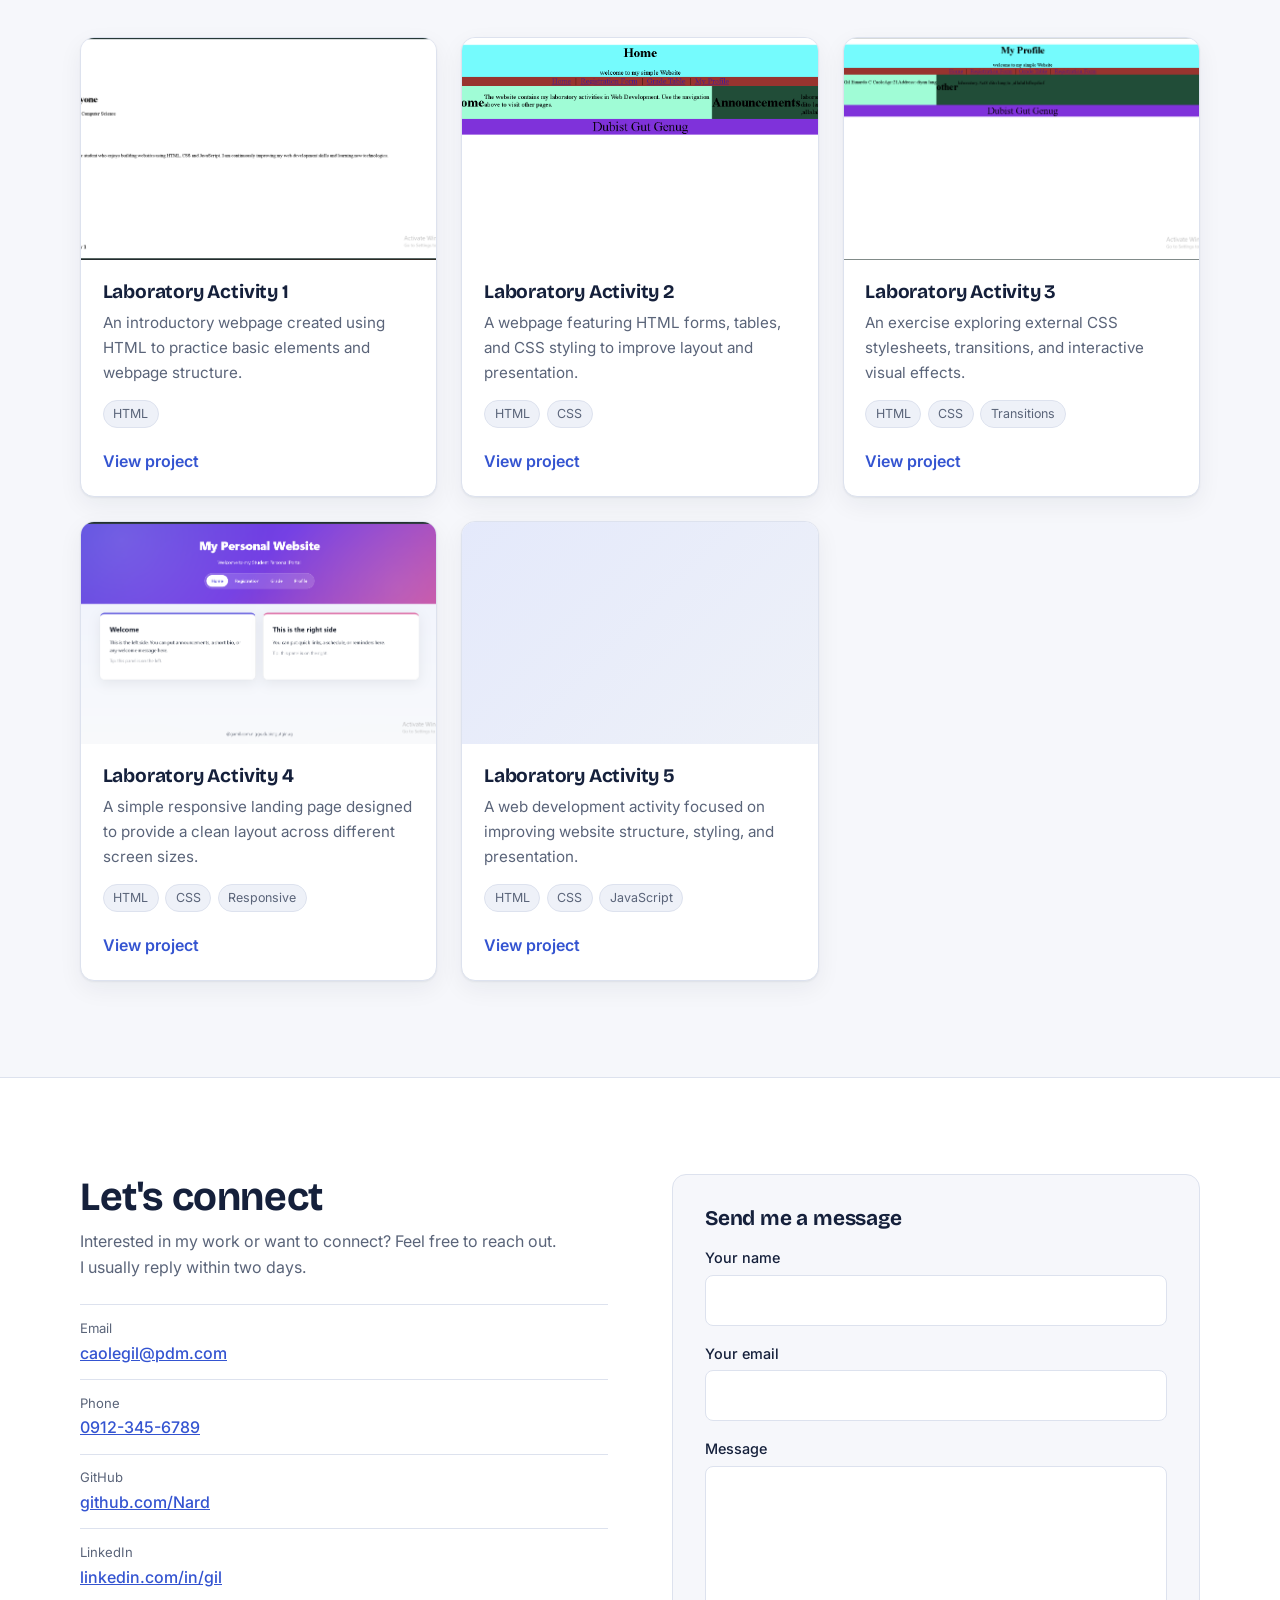
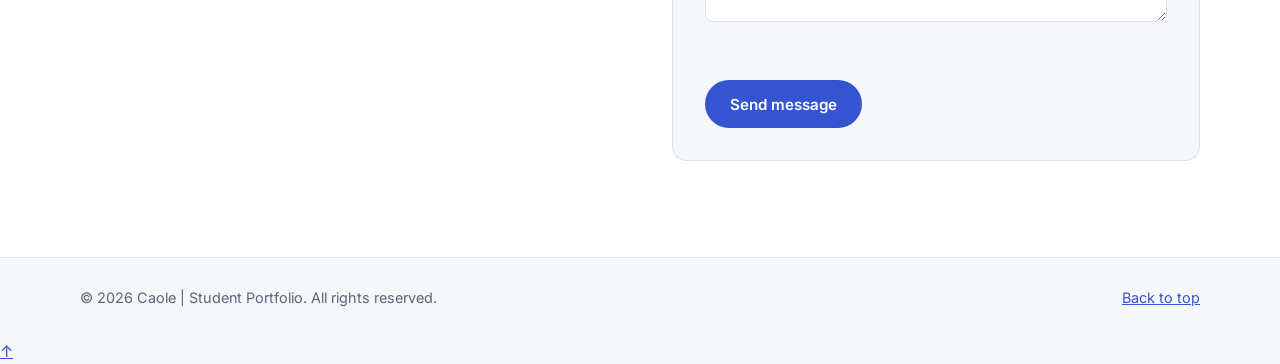
==== commit 7e1891f3: "update: new changes in portfolio" ====
--- a/index.html
+++ b/index.html
@@ -7,7 +7,7 @@
     <title>Caole | Computer Science Student Portfolio</title>
     <meta
       name="description"
-      content="Portfolio of Caole, a Computer Science student building responsive websites with HTML, CSS, and JavaScript. See my skills and laboratory activities."
+      content="Portfolio of Caole, a Information Technology student building responsive websites with HTML, CSS, and JavaScript. See my skills and laboratory activities."
     />
     <meta name="theme-color" content="#f6f7fb" />
 
@@ -61,7 +61,7 @@
             <h1>Hi, I'm Caole. I build clean, responsive websites.</h1>
 
             <p class="lead">
-              A Computer Science student passionate about web development,
+              A Information Technology student passionate about web development,
               creating responsive websites, and learning new technologies. I
               enjoy turning ideas into functional and user-friendly digital
               experiences.
